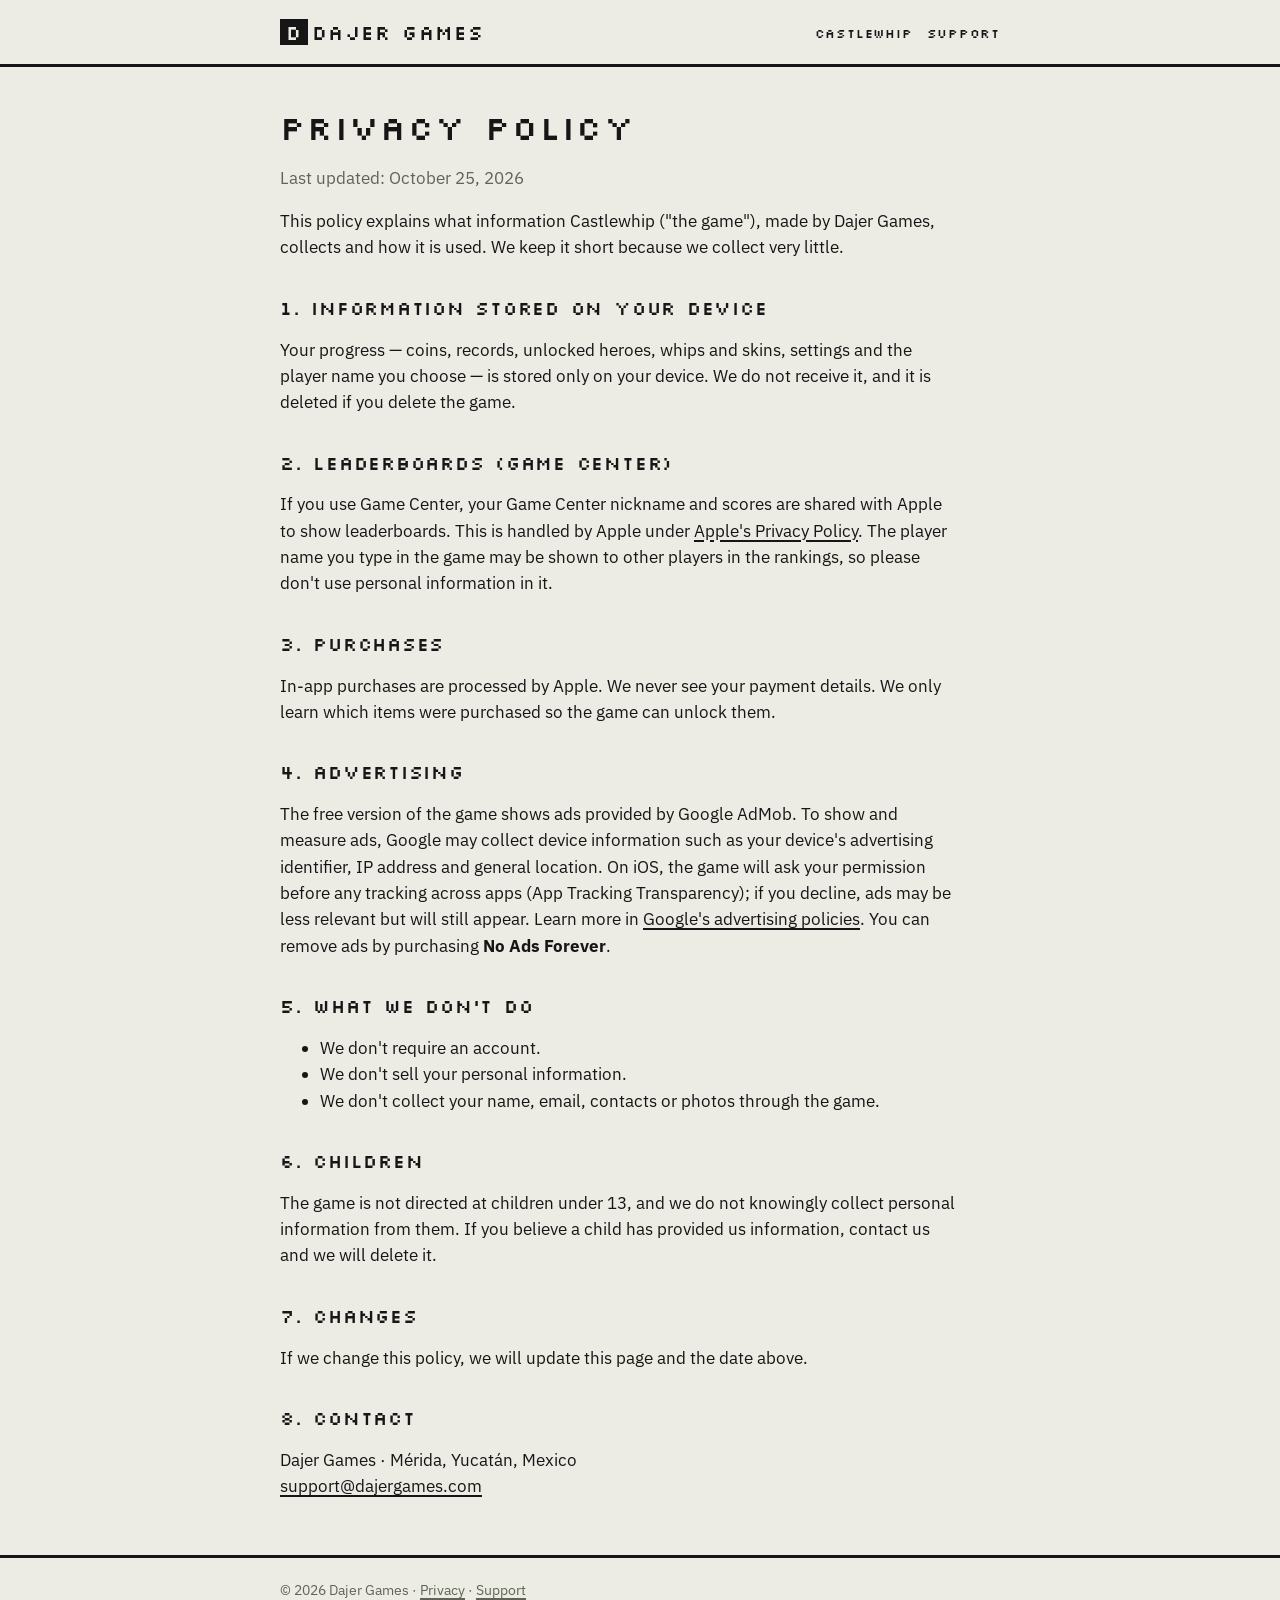
==== privacy/index.html @ 4cf23146 "Add files via upload" ====
<!doctype html>
<html lang="en">
<head>
<meta charset="utf-8">
<meta name="viewport" content="width=device-width,initial-scale=1">
<title>Privacy Policy · Dajer Games</title>
<link rel="preconnect" href="https://fonts.googleapis.com"><link rel="preconnect" href="https://fonts.gstatic.com" crossorigin>
<link href="https://fonts.googleapis.com/css2?family=IBM+Plex+Sans:wght@400;600&family=Silkscreen&display=swap" rel="stylesheet">
<link rel="stylesheet" href="/assets/site.css">
</head>
<body>
<header class="site"><div class="wrap">
  <a class="brand" href="/"><b>D</b>DAJER GAMES</a>
  <nav><a href="/castlewhip/">Castlewhip</a><a href="/support/">Support</a></nav>
</div></header>
<main class="wrap legal">
  <h1>Privacy Policy</h1>
  <p class="muted">Last updated: October 25, 2026</p>
  <p>This policy explains what information Castlewhip ("the game"), made by Dajer Games, collects and how it is used. We keep it short because we collect very little.</p>

  <h2>1. Information stored on your device</h2>
  <p>Your progress — coins, records, unlocked heroes, whips and skins, settings and the player name you choose — is stored only on your device. We do not receive it, and it is deleted if you delete the game.</p>

  <h2>2. Leaderboards (Game Center)</h2>
  <p>If you use Game Center, your Game Center nickname and scores are shared with Apple to show leaderboards. This is handled by Apple under <a href="https://www.apple.com/legal/privacy/">Apple's Privacy Policy</a>. The player name you type in the game may be shown to other players in the rankings, so please don't use personal information in it.</p>

  <h2>3. Purchases</h2>
  <p>In-app purchases are processed by Apple. We never see your payment details. We only learn which items were purchased so the game can unlock them.</p>

  <h2>4. Advertising</h2>
  <p>The free version of the game shows ads provided by Google AdMob. To show and measure ads, Google may collect device information such as your device's advertising identifier, IP address and general location. On iOS, the game will ask your permission before any tracking across apps (App Tracking Transparency); if you decline, ads may be less relevant but will still appear. Learn more in <a href="https://policies.google.com/technologies/ads">Google's advertising policies</a>. You can remove ads by purchasing <b>No Ads Forever</b>.</p>

  <h2>5. What we don't do</h2>
  <ul>
    <li>We don't require an account.</li>
    <li>We don't sell your personal information.</li>
    <li>We don't collect your name, email, contacts or photos through the game.</li>
  </ul>

  <h2>6. Children</h2>
  <p>The game is not directed at children under 13, and we do not knowingly collect personal information from them. If you believe a child has provided us information, contact us and we will delete it.</p>

  <h2>7. Changes</h2>
  <p>If we change this policy, we will update this page and the date above.</p>

  <h2>8. Contact</h2>
  <p>Dajer Games · Mérida, Yucatán, Mexico<br>
  <a href="mailto:support@dajergames.com">support@dajergames.com</a></p>
</main>
<footer><div class="wrap">© 2026 Dajer Games · <a href="/privacy/">Privacy</a> · <a href="/support/">Support</a></div></footer>
</body>
</html>
---- assets/site.css ----
:root{--paper:#ecebe4;--ink:#161616;--deco:#bec5ae;--muted:#5f6556;--lava:#e2622e;--gold:#e0b23c}
*{box-sizing:border-box}
html{background:var(--paper)}
body{margin:0;color:var(--ink);font-family:"IBM Plex Sans",system-ui,-apple-system,sans-serif;font-size:17px;line-height:1.55;-webkit-font-smoothing:antialiased}
a{color:var(--ink);text-decoration-thickness:2px;text-underline-offset:3px}
a:hover{color:var(--lava)}
.wrap{max-width:760px;margin:0 auto;padding:0 20px}
header.site{border-bottom:3px solid var(--ink);background:var(--paper)}
header.site .wrap{display:flex;align-items:center;justify-content:space-between;gap:16px;min-height:64px}
.brand{font-family:"Silkscreen",monospace;font-size:20px;letter-spacing:.06em;text-decoration:none}
.brand b{background:var(--ink);color:var(--paper);padding:0 6px;margin-right:4px;font-weight:400}
nav a{font-family:"Silkscreen",monospace;font-size:13px;letter-spacing:.06em;text-decoration:none;margin-left:14px}
h1,h2,h3{font-family:"Silkscreen",monospace;font-weight:400;letter-spacing:.04em;line-height:1.2}
h1{font-size:34px;margin:40px 0 12px}
h2{font-size:22px;margin:36px 0 10px}
h3{font-size:17px;margin:24px 0 6px}
.lead{font-size:19px;color:#2b2e28;max-width:56ch}
.muted{color:var(--muted)}
.btn{display:inline-block;font-family:"Silkscreen",monospace;font-size:15px;letter-spacing:.06em;text-decoration:none;background:var(--ink);color:var(--paper);padding:12px 18px;border-radius:4px;box-shadow:0 4px 0 #000}
.btn:hover{color:var(--gold)}
.btn.soon{background:var(--deco);color:var(--ink);box-shadow:0 4px 0 #9aa28a}
.card{display:grid;grid-template-columns:200px 1fr;gap:24px;align-items:center;border:3px solid var(--ink);border-radius:6px;padding:16px;margin:28px 0;background:#f5f4ee;text-decoration:none}
.card img{width:100%;border-radius:4px;display:block;image-rendering:pixelated}
.card h2{margin:0 0 6px}
.hero{display:grid;grid-template-columns:minmax(0,1fr) minmax(0,1fr);gap:28px;align-items:center;margin:28px 0}
.hero img.cover{width:100%;border:3px solid var(--ink);border-radius:6px;display:block}
.hero img.logo{width:min(100%,360px);display:block;margin:0 0 12px}
ul.feat{padding-left:20px}
ul.feat li{margin:4px 0}
.legal h2{font-size:19px}
.legal p,.legal li{max-width:68ch}
footer{border-top:3px solid var(--ink);margin-top:56px;padding:22px 0 40px;font-size:14px;color:var(--muted)}
footer a{color:var(--muted)}
@media (max-width:640px){
  h1{font-size:27px}
  .card{grid-template-columns:1fr}
  .card img{max-width:220px}
  .hero{grid-template-columns:1fr}
  nav a{margin-left:10px;font-size:12px}
}
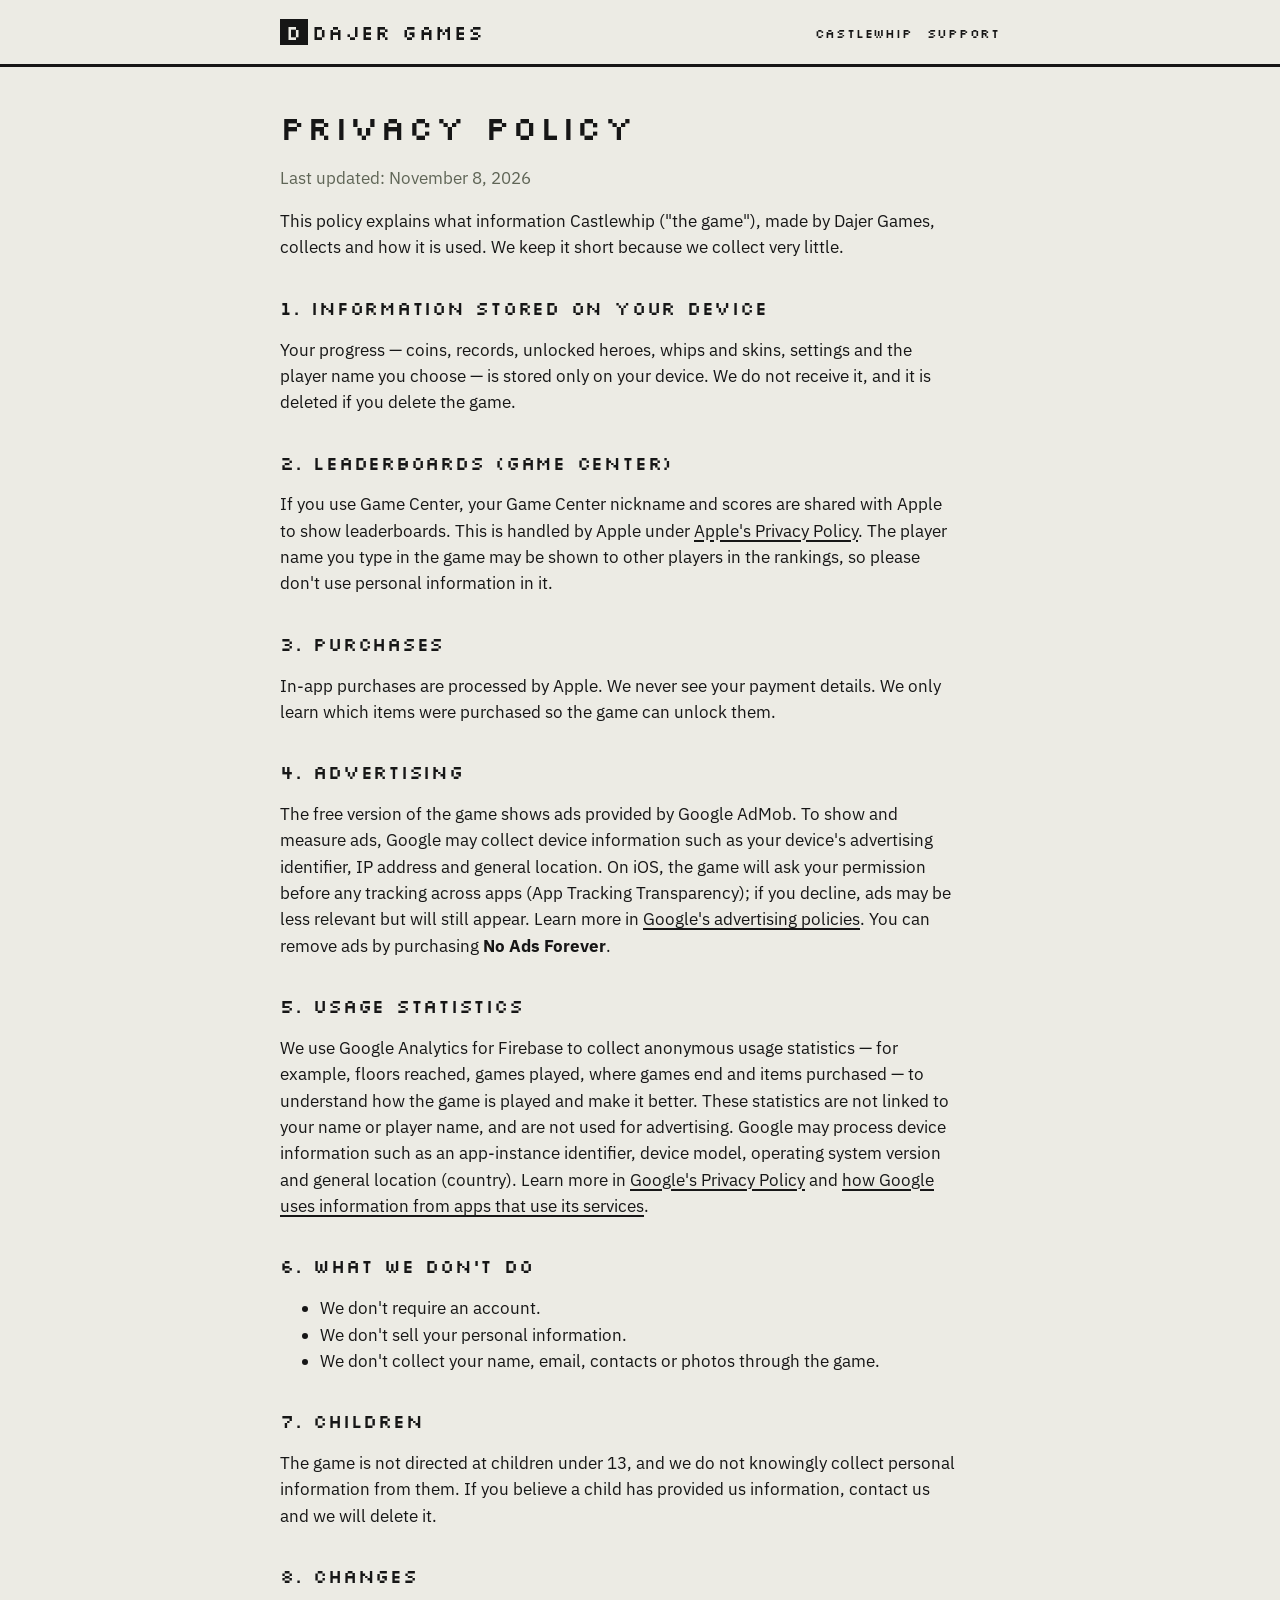
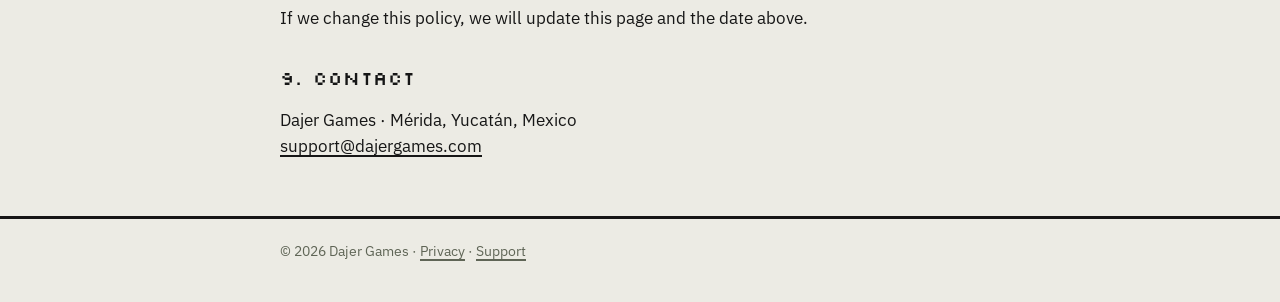
==== commit c4e1ac04: "Add files via upload" ====
--- a/privacy/index.html
+++ b/privacy/index.html
@@ -15,7 +15,7 @@
 </div></header>
 <main class="wrap legal">
   <h1>Privacy Policy</h1>
-  <p class="muted">Last updated: October 25, 2026</p>
+  <p class="muted">Last updated: November 8, 2026</p>
   <p>This policy explains what information Castlewhip ("the game"), made by Dajer Games, collects and how it is used. We keep it short because we collect very little.</p>
 
   <h2>1. Information stored on your device</h2>
@@ -30,20 +30,23 @@
   <h2>4. Advertising</h2>
   <p>The free version of the game shows ads provided by Google AdMob. To show and measure ads, Google may collect device information such as your device's advertising identifier, IP address and general location. On iOS, the game will ask your permission before any tracking across apps (App Tracking Transparency); if you decline, ads may be less relevant but will still appear. Learn more in <a href="https://policies.google.com/technologies/ads">Google's advertising policies</a>. You can remove ads by purchasing <b>No Ads Forever</b>.</p>
 
-  <h2>5. What we don't do</h2>
+  <h2>5. Usage statistics</h2>
+  <p>We use Google Analytics for Firebase to collect anonymous usage statistics — for example, floors reached, games played, where games end and items purchased — to understand how the game is played and make it better. These statistics are not linked to your name or player name, and are not used for advertising. Google may process device information such as an app-instance identifier, device model, operating system version and general location (country). Learn more in <a href="https://policies.google.com/privacy">Google's Privacy Policy</a> and <a href="https://policies.google.com/technologies/partner-sites">how Google uses information from apps that use its services</a>.</p>
+
+  <h2>6. What we don't do</h2>
   <ul>
     <li>We don't require an account.</li>
     <li>We don't sell your personal information.</li>
     <li>We don't collect your name, email, contacts or photos through the game.</li>
   </ul>
 
-  <h2>6. Children</h2>
+  <h2>7. Children</h2>
   <p>The game is not directed at children under 13, and we do not knowingly collect personal information from them. If you believe a child has provided us information, contact us and we will delete it.</p>
 
-  <h2>7. Changes</h2>
+  <h2>8. Changes</h2>
   <p>If we change this policy, we will update this page and the date above.</p>
 
-  <h2>8. Contact</h2>
+  <h2>9. Contact</h2>
   <p>Dajer Games · Mérida, Yucatán, Mexico<br>
   <a href="mailto:support@dajergames.com">support@dajergames.com</a></p>
 </main>
